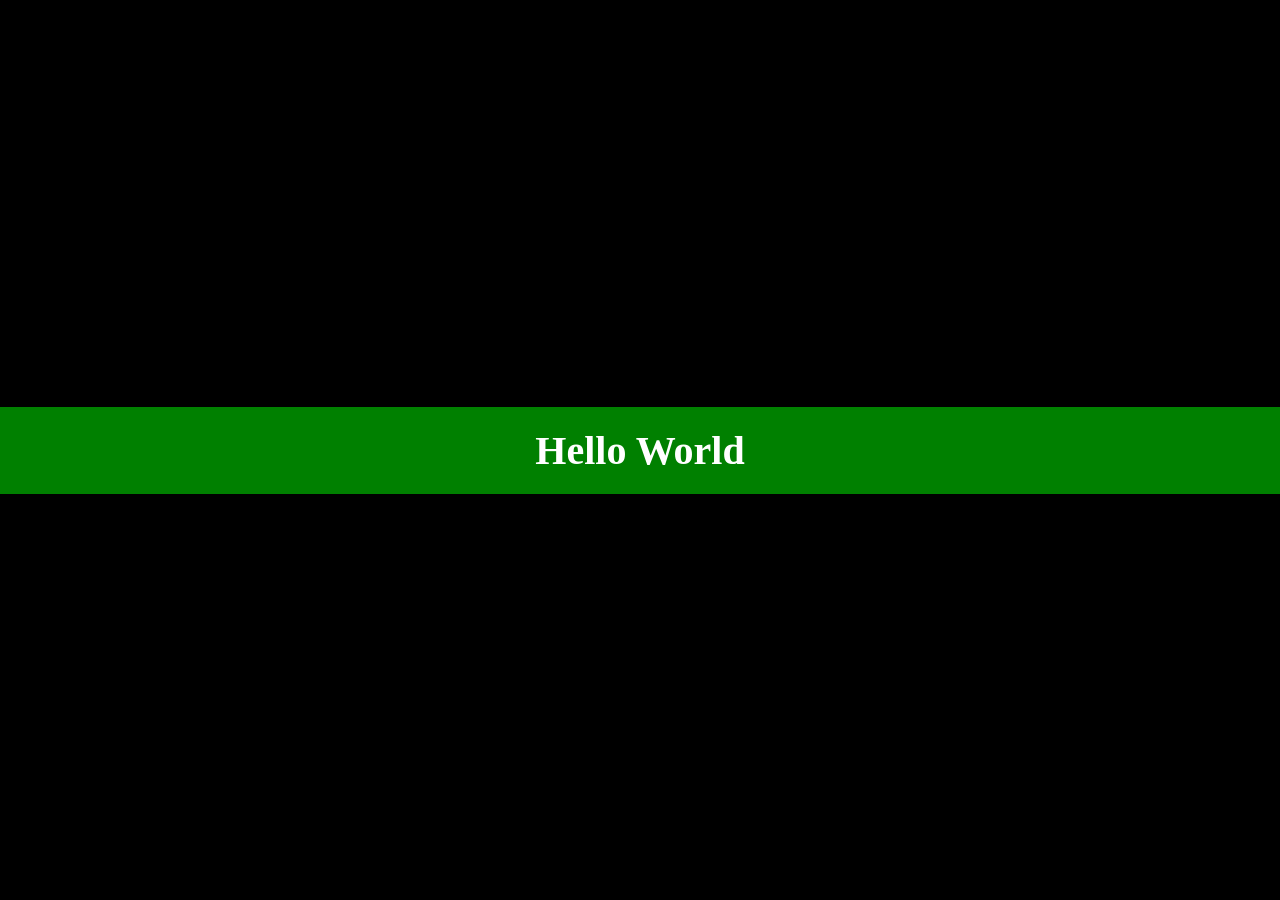
==== index.html @ 70e5a2e4 "add html and css filr" ====
<!DOCTYPE html>
<html lang="en">

<head>
    <meta charset="UTF-8">
    <meta name="viewport" content="width=device-width, initial-scale=1.0">
    <title>Document</title>
    <link rel="stylesheet" href="./style.css">
</head>

<body>
    
    <h1> Hello World </h1>

</body>

</html>
---- style.css ----
* {
    margin: 0;
}

body {
    background-color: black;
    height: 100vh;
    display: flex;
    align-items: center;
}

h1 {
    background-color: green;
    color: white;
    width: 100%;
    text-align: center;
    font-size: 40px;
    padding: 20px 0px;
}
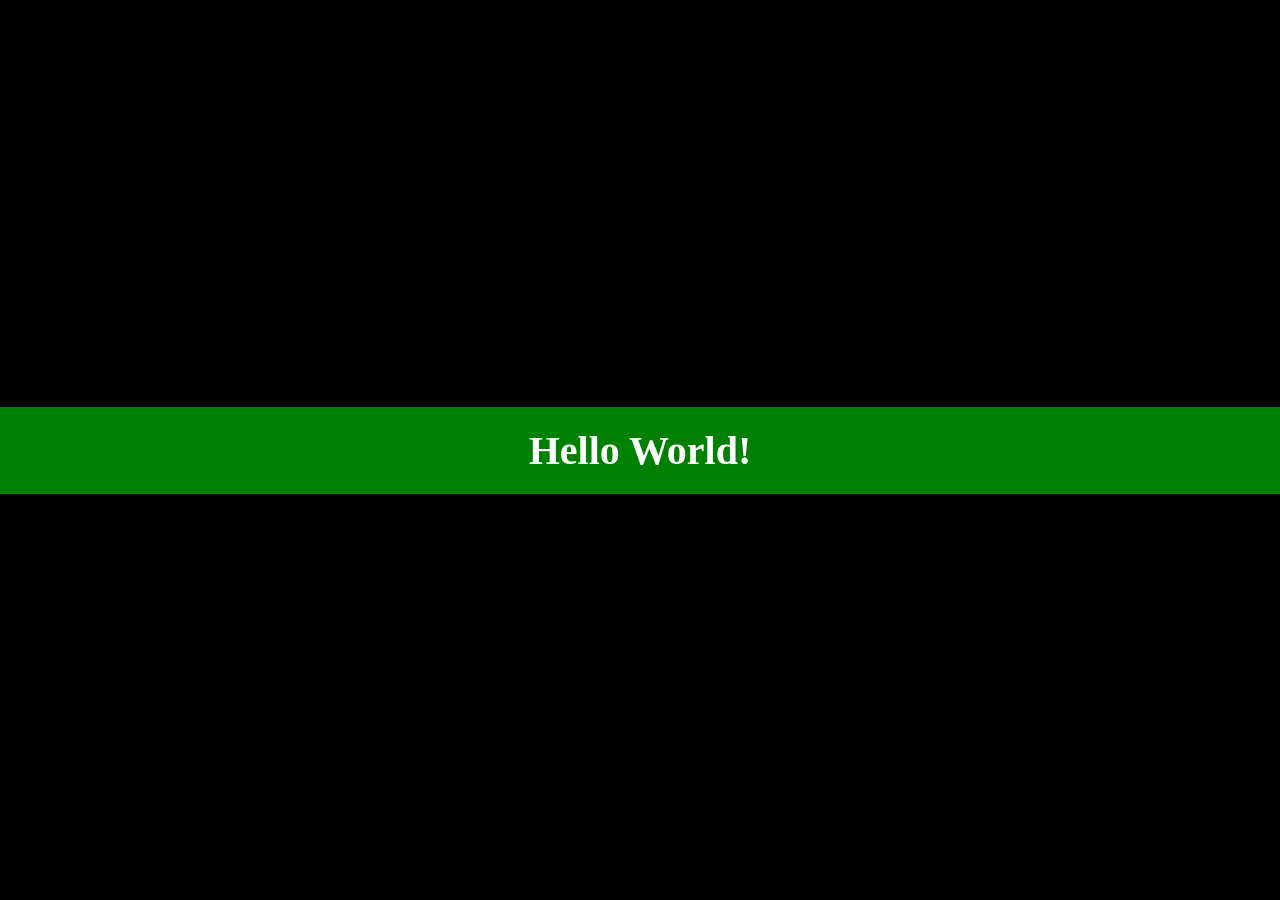
==== commit 0cf496e3: "main" ====
--- a/index.html
+++ b/index.html
@@ -10,7 +10,7 @@
 
 <body>
     
-    <h1> Hello World </h1>
+    <h1> Hello World! </h1>
 
 </body>
 
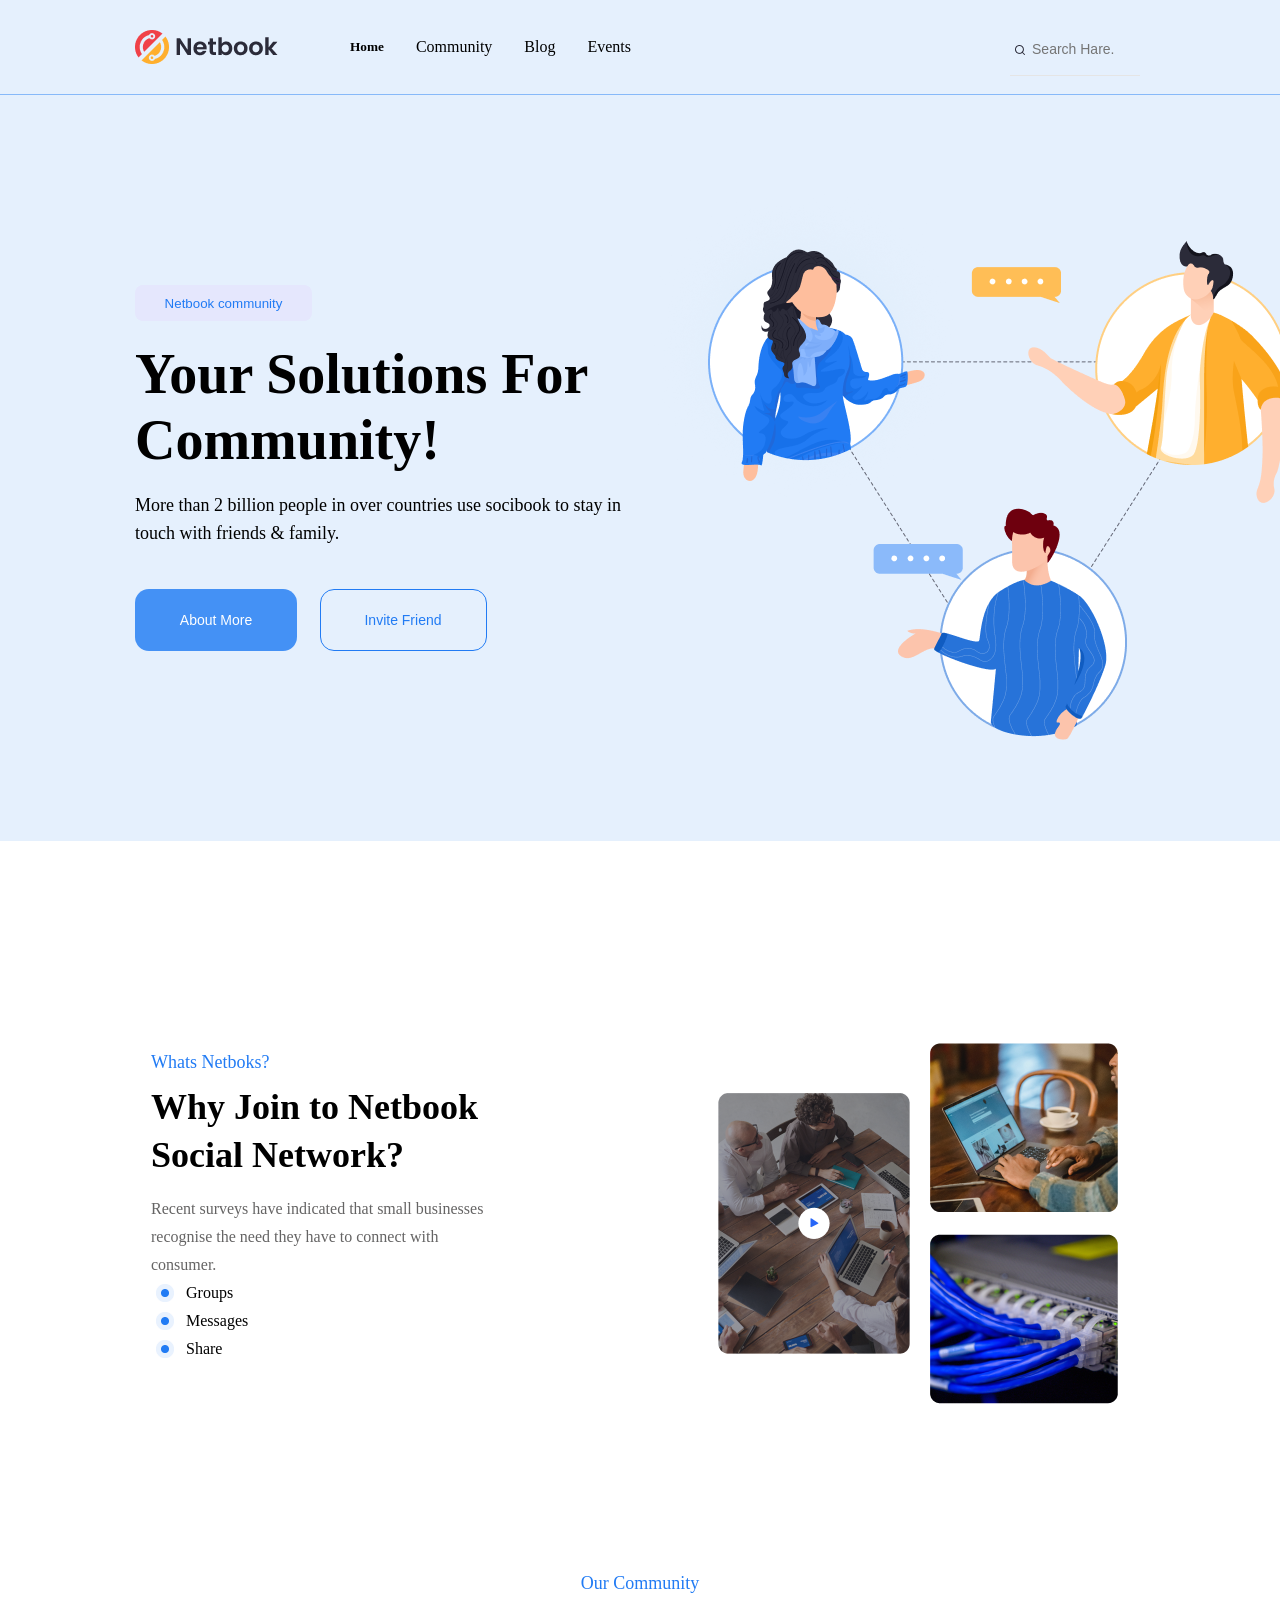
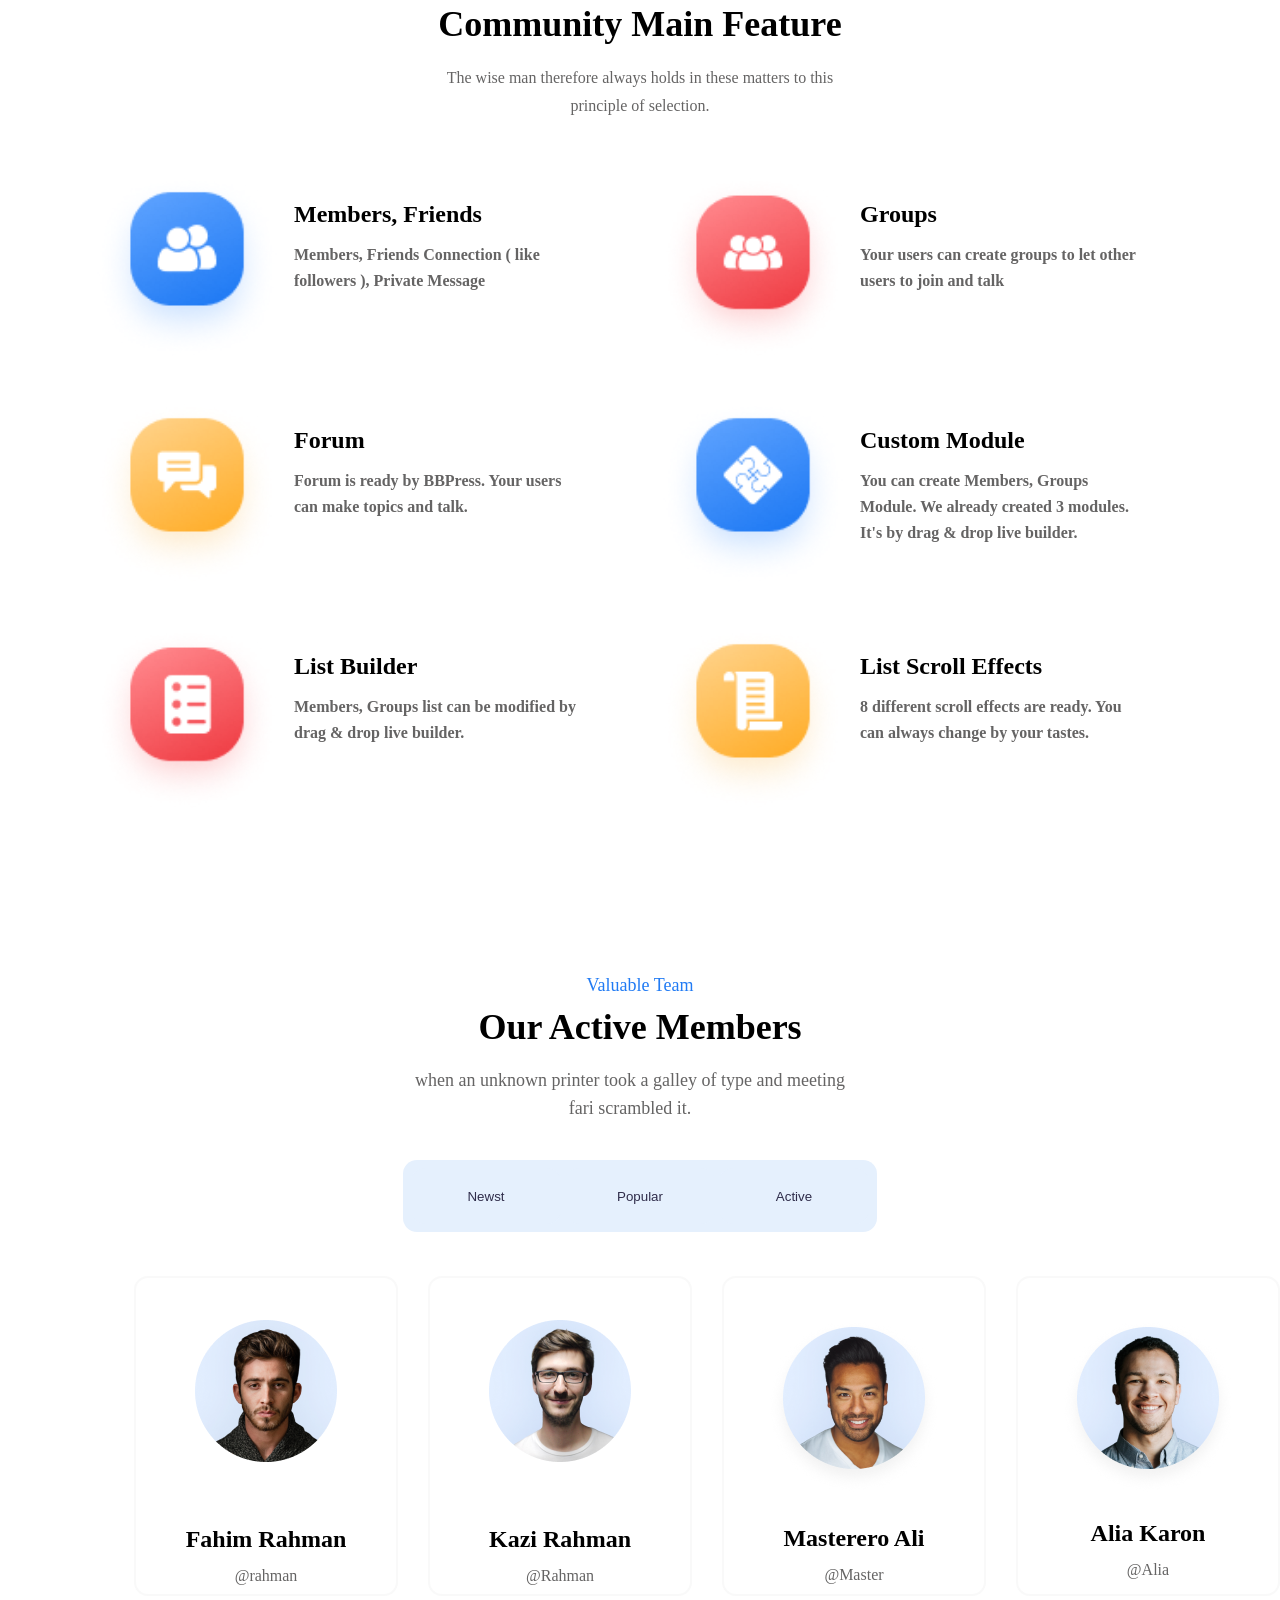
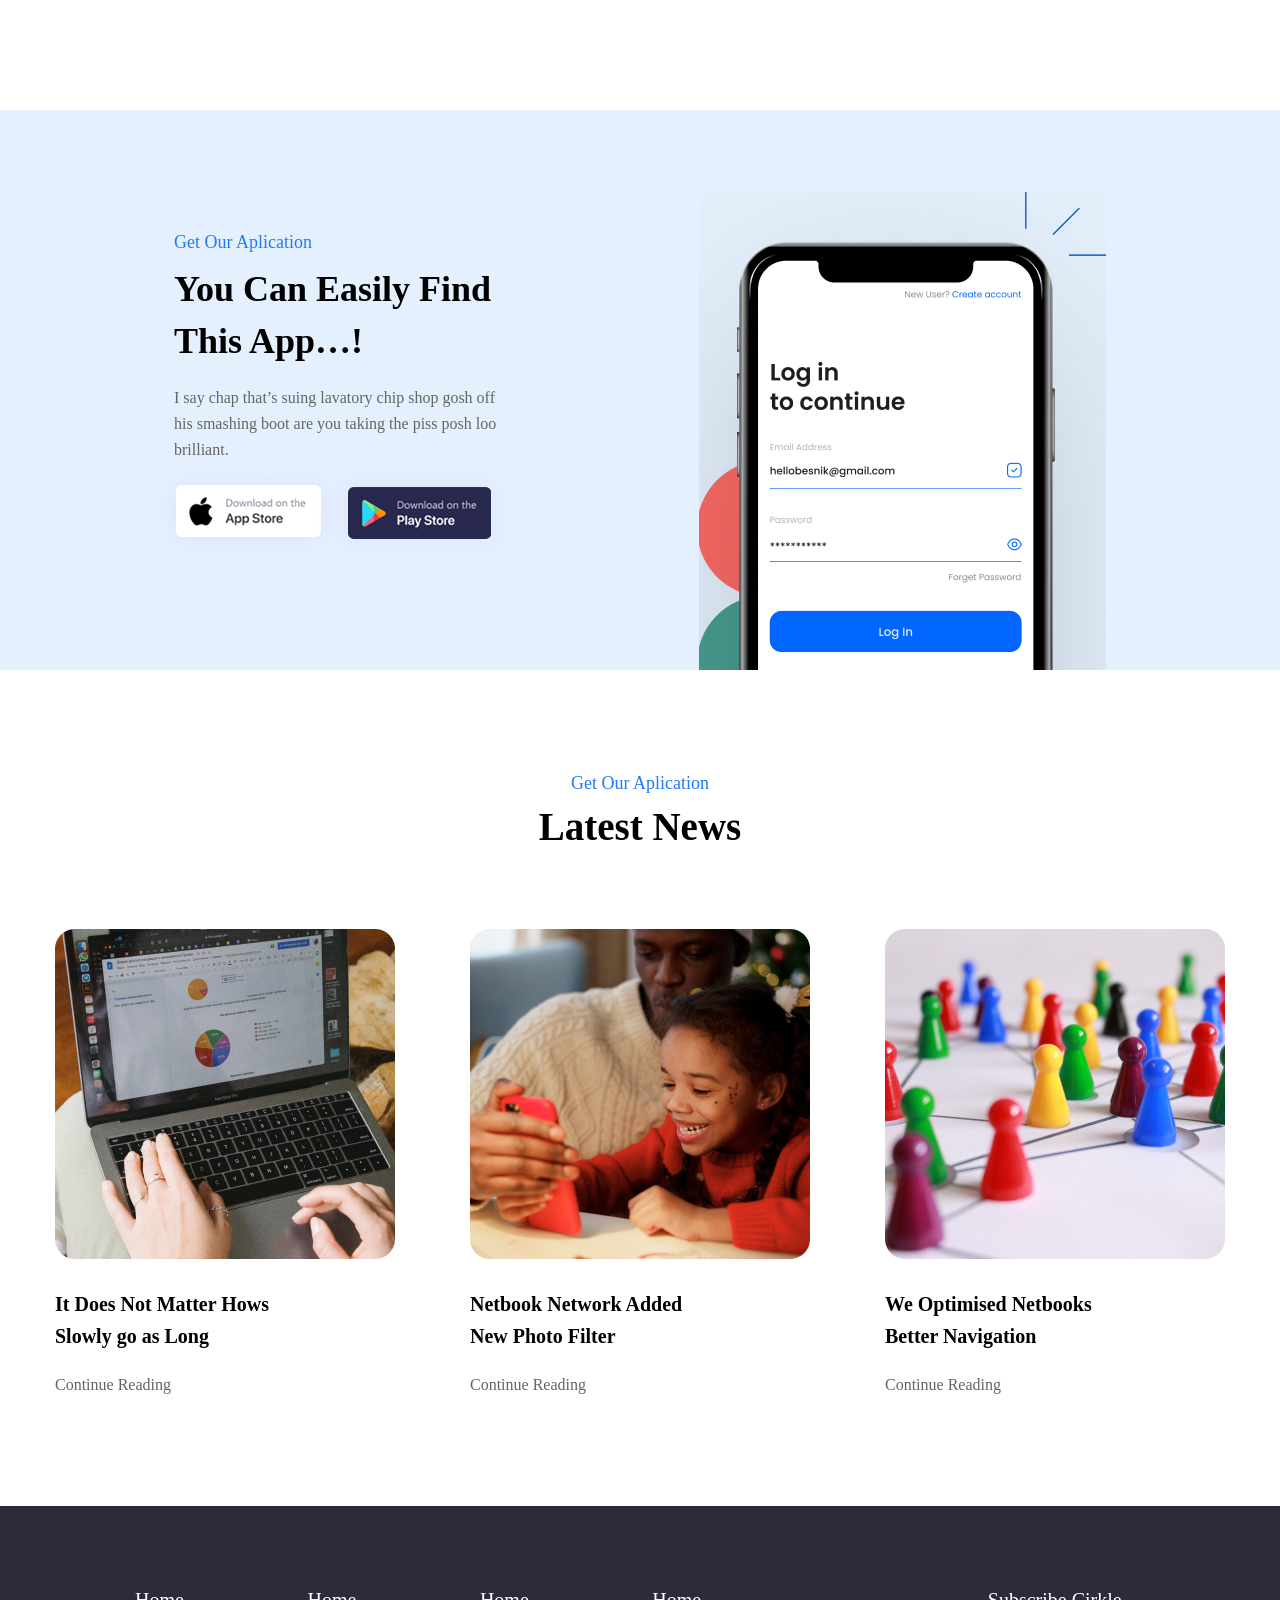
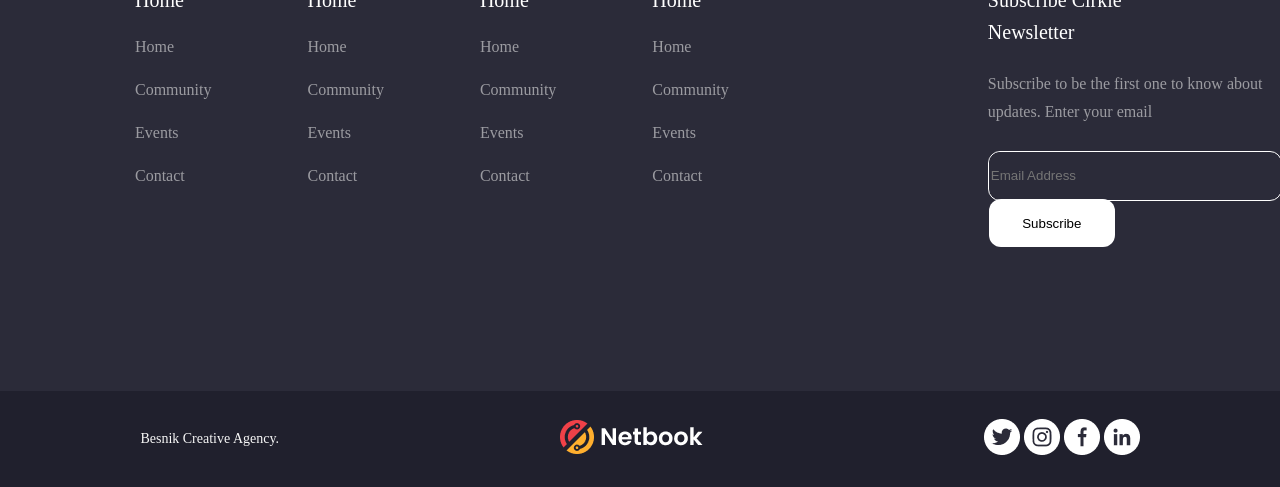
==== commit e9c6f828: "v2" ====
--- a/index.html
+++ b/index.html
@@ -1,17 +1,312 @@
-<!DOCTYPE html>
-<html lang="en">
-
-<head>
-    <meta charset="UTF-8">
-    <meta name="viewport" content="width=device-width, initial-scale=1.0">
-    <title>Document</title>
-    <link rel="stylesheet" href="./style.css">
-</head>
-
-<body>
-    
-    <h1> Hello World! </h1>
-
-</body>
-
+<!DOCTYPE html>
+<html lang="en">
+
+<head>
+    <meta charset="UTF-8">
+    <meta name="viewport" content="width=device-width, initial-scale=1.0">
+    <title>Document</title>
+    <link rel="stylesheet" href="./CSS.css">
+</head>
+
+<body>
+    <div class="diviglavni">
+        <div>
+            <img src="./logo.png" alt="">
+        </div>
+
+        <div class="body1">
+            <h5>Home</h5>
+            <p>Community</p>
+            <p>Blog</p>
+            <p>Events</p>
+        </div>
+        <div class="divimg">
+
+            <img src="./MagnifyingGlass.png" style="margin: 0px; padding: 4px;">
+            <input type="search" placeholder="Search Hare...">
+
+        </div>
+    </div>
+
+    <div class="diviglavni1">
+        <div class="button">
+            <button class="button1">Netbook community</button>
+            <h1>Your Solutions For Community!</h1>
+            <p>More than 2 billion people in over countries use socibook to stay in touch with friends & family.</p>
+
+            <div class="but">
+                <button class="button2">About More</button>
+                <button class="button3">Invite Friend</button>
+            </div>
+
+        </div>
+        <div>
+            <img src=".//Iamge.png" alt="">
+        </div>
+
+    </div>
+
+    <div class="foto3">
+        <div class="p1img">
+            <p class="p1">Whats Netboks?</p>
+            <h3>Why Join to Netbook Social Network?</h3>
+            <p class="p2">Recent surveys have indicated that small businesses recognise the need they have to connect
+                with
+                consumer.</p>
+
+            <div class="imgp1">
+                <img src="./tochka.png" width="18px" height="18px">
+                <p>Groups</p>
+            </div>
+
+            <div class="imgp1">
+                <img src="./tochka.png" width="18px" height="18px">
+                <p>Messages</p>
+            </div>
+
+            <div class="imgp1">
+                <img src="./tochka.png" width="18px" height="18px">
+                <p>Share</p>
+            </div>
+        </div>
+
+        <div>
+            <img src="./foto3.png" alt="">
+        </div>
+    </div>
+
+    <div class="diviglavni2">
+
+        <div class="opshi01">
+            <div class="opshi0">
+                <p class="opshi0p1">Our Community</p>
+                <h2>Community Main Feature</h2>
+                <p class="opshi0p2">The wise man therefore always holds in these matters to this principle of selection.
+                </p>
+            </div>
+        </div>
+
+        <div class="opshi">
+
+            <div class="opshi2">
+
+
+                <div class="name1">
+                    <img src="./logo1.png" alt="">
+                    <div class="b1">
+                        <h4>Members, Friends</h4>
+                        <p>Members, Friends Connection ( like followers ), Private Message</p>
+                    </div>
+                </div>
+
+                <div class="name2">
+                    <img src="./logo2.png" alt="">
+                    <div class="b1">
+                        <h4>Forum</h4>
+                        <p>Forum is ready by BBPress. Your users can make topics and talk.</p>
+                    </div>
+                </div>
+
+
+                <div class="name3">
+                    <img src="./logo3.png" alt="">
+                    <div class="b1">
+                        <h4>List Builder</h4>
+                        <p>Members, Groups list can be modified by drag & drop live builder.</p>
+                    </div>
+                </div>
+
+            </div>
+
+            <div class="opshi3">
+                <div class="name1 name11">
+                    <img src="./logo4.png" alt="">
+                    <div class="b1">
+                        <h4>Groups</h4>
+                        <p>Your users can create groups to let other users to join and talk</p>
+                    </div>
+                </div>
+
+                <div class="name2 name22">
+                    <img src="./logo5.png" alt="">
+                    <div class="b1">
+                        <h4>Custom Module</h4>
+                        <p>You can create Members, Groups Module. We already created 3 modules. It's by drag & drop
+                            live
+                            builder.</p>
+                    </div>
+                </div>
+
+                <div class="name3 name33">
+                    <img src="./logo6.png" alt="">
+                    <div class="b1">
+                        <h4>List Scroll Effects</h4>
+                        <p>8 different scroll effects are ready.
+                            You can always change by your tastes.</p>
+                    </div>
+                </div>
+
+            </div>
+
+        </div>
+
+    </div>
+
+
+    <div class="div4">
+        <div class="">
+            <p class="divp">Valuable Team</p>
+            <h2>Our Active Members</h2>
+            <p class="divp1">when an unknown printer took a galley of type and meeting fari scrambled it.</p>
+            <div class="button4">
+                <button class="but1">Newst</button>
+                <button class="but2">Popular</button>
+                <button class="but3">Active</button>
+            </div>
+        </div>
+    </div>
+
+    <div class="panjtoimg0">
+        <div class="panjtoimg">
+            <img src="./Image1.png">
+            <h5>Fahim Rahman</h5>
+            <p>@rahman</p>
+        </div>
+
+
+        <div class="panjtoimg1 mobain">
+            <img src="./Image2.png">
+            <h5>Kazi Rahman</h5>
+            <p>@Rahman</p>
+        </div>
+
+
+        <div class="panjtoimg2 mobain">
+            <img src="./Image3.png">
+            <h5>Masterero Ali</h5>
+            <p>@Master</p>
+        </div>
+
+
+        <div class="panjtoimg3">
+            <img src="./Image4.png">
+            <h5>Alia Karon</h5>
+            <p>@Alia</p>
+        </div>
+
+    </div>
+
+    <div class="diviglavni3">
+        <div class="h3pp">
+            <p class="h3pp1">Get Our Aplication</p>
+            <h3>You Can Easily Find This App…!</h3>
+            <p class="h3pp2">I say chap that’s suing lavatory chip shop gosh off his smashing boot are you taking the
+                piss posh loo
+                brilliant.</p>
+
+            <img src="./App.png" style="margin-left: -20px; ;
+">
+            <img src="./Play markat.png" style="margin-bottom: 20px; box-shadow: 0px 0px 22px 0px rgba(178, 188, 208, 0.21);
+">
+
+        </div>
+        <div>
+            <img src="./mobile muckup.png" style="margin-top: 85px;">
+        </div>
+
+    </div>
+
+    <div class="diviglavni4">
+        <p class="class1">Get Our Aplication</p>
+        <h3 class="class2">Latest News</h3>
+
+        <div class="glavni4">
+
+            <div class="">
+                <img src="./laptob.png" alt="">
+                <h4>It Does Not Matter Hows Slowly go as Long</h4>
+                <p>Continue Reading</p>
+            </div>
+
+            <div class="">
+                <img src="./laptob1.png" alt="">
+                <h4>Netbook Network Added New Photo Filter</h4>
+                <p>Continue Reading</p>
+            </div>
+
+            <div class="">
+                <img src="./laptob2.png" alt="">
+                <h4>We Optimised Netbooks Better Navigation</h4>
+                <p>Continue Reading</p>
+            </div>
+
+        </div>
+
+
+    </div>
+
+    <div class="diviglavni5">
+
+        <div class="divioxiron">
+            <div class="a1">
+                <h4>Home</h4>
+                <p>Home</p>
+                <p>Community</p>
+                <p>Events</p>
+                <p>Contact</p>
+            </div>
+
+            <div class="a1">
+                <h4>Home</h4>
+                <p>Home</p>
+                <p>Community</p>
+                <p>Events</p>
+                <p>Contact</p>
+            </div>
+
+            <div class="a1">
+                <h4>Home</h4>
+                <p>Home</p>
+                <p>Community</p>
+                <p>Events</p>
+                <p>Contact</p>
+            </div>
+
+            <div class="a1">
+                <h4>Home</h4>
+                <p>Home</p>
+                <p>Community</p>
+                <p>Events</p>
+                <p>Contact</p>
+            </div>
+            <div class="divioxiron1">
+                <h4 class="hhhh">Subscribe Cirkle Newsletter</h4>
+                <p class="pppppp">Subscribe to be the first one to know about updates. Enter your email</p>
+                <div class="divioxiron2">
+                    <input type="email" placeholder="Email Address">
+                    <button>Subscribe</button>
+                </div>
+            </div>
+        </div>
+
+
+
+    </div>
+    <div class="divdiv">
+        <p>Besnik Creative Agency.</p>
+        <div>
+            <img src="./oxiron.png" alt="">
+        </div>
+        <div>
+            <img src="./Twitter.png" alt="">
+            <img src="./instagram.png" alt="">
+            <img src="./facebook.png" alt="">
+            <img src="./Linkedin.png" alt="">
+        </div>
+
+    </div>
+
+
+</body>
+
 </html>
--- a/CSS.css
+++ b/CSS.css
@@ -0,0 +1,705 @@
+* {
+    margin: 0;
+}
+
+.diviglavni {
+    display: flex;
+    background-color: #E5F0FD
+}
+
+.diviglavni img {
+    margin-left: 135px;
+    margin-top: 30px;
+    margin-bottom: 26px;
+}
+
+.diviglavni .body1 {
+    display: flex;
+    align-items: center;
+    gap: 32px;
+    margin-left: 72px;
+    font-size: 16px;
+}
+
+.divimg {
+    display: flex;
+    align-items: flex-start;
+    margin-left: 379px;
+    margin-top: 40px;
+    margin-bottom: 18px;
+    border-bottom: 1px solid #E5E5E5;
+}
+
+.diviglavni input {
+    width: 100px;
+    border: none;
+    margin-right: 10px;
+    background-color: #E5F0FD;
+    font-size: 14px;
+}
+
+.diviglavni {
+    border-bottom: 1px solid #217cf47a;
+}
+
+.diviglavni1 {
+    background-color: #E5F0FD;
+    width: 1, 440px;
+    height: 746px;
+    display: flex;
+    align-items: center;
+
+
+}
+
+.button1 {
+
+    width: 177px;
+    height: 36px;
+    color: #217BF4;
+    border-radius: 8px;
+    border: none;
+    background-color: rgb(229, 231, 253);
+}
+
+.button1:hover {
+
+    width: 177px;
+    height: 36px;
+    background-color: #217BF4;
+    border-radius: 8px;
+    border: none;
+    color: rgb(229, 231, 253);
+}
+
+.button {
+    margin-left: 135px;
+    width: 515px;
+    height: 366px;
+    gap: 69px;
+
+}
+
+.diviglavni1 h1 {
+    width: 515px;
+    height: 132px;
+    font-size: 56px;
+    font-weight: 700;
+    line-height: 66px;
+    margin-bottom: 18px;
+
+    margin-top: 20px;
+}
+
+.diviglavni1 {
+    font-size: 18px;
+    font-weight: 400;
+    line-height: 28px;
+}
+
+.button2 {
+    width: 162px;
+    height: 62px;
+    border-radius: 14px;
+    background-color: #217cf4d0;
+    color: #FFFFFF;
+    border: none;
+    margin-right: 18px;
+    font-size: 14px;
+}
+
+.button2:hover {
+    width: 162px;
+    height: 62px;
+    border-radius: 14px;
+    background-color: #0f4182;
+    color: #FFFFFF;
+    border: none;
+    margin-right: 18px;
+    font-size: 14px;
+    font-weight: 500;
+}
+
+.button3 {
+    font-weight: 500;
+    width: 167px;
+    height: 62px;
+    border-radius: 14px;
+    background-color: #E5F0FD;
+    color: #217BF4;
+    font-size: 14px;
+    border: 1px solid #217BF4;
+    margin-right: 18px;
+}
+
+.button3:hover {
+    font-weight: 500;
+    width: 167px;
+    height: 62px;
+    border-radius: 14px;
+    background-color: #0f4182;
+    color: #E5F0FD;
+    font-size: 14px;
+    margin-right: 18px;
+}
+
+
+.but {
+    margin-top: 42px;
+}
+
+.foto3 {
+    width: 1, 440px;
+    height: 576px;
+    margin-top: 96px;
+    display: flex;
+    justify-content: space-evenly;
+    align-items: center;
+}
+
+.imgp1 {
+    gap: 12px;
+    width: 118px;
+    height: 18px;
+    display: flex;
+    padding: 5px;
+}
+
+.p1 {
+    color: #217BF4;
+    font-size: 18px;
+    margin-bottom: 10px;
+}
+
+.p1img {
+    width: 406px;
+    height: 346px;
+}
+
+.p1img h3 {
+    width: 406px;
+    height: 96px;
+    font-size: 36px;
+    font-weight: 700;
+    line-height: 48px;
+    margin-bottom: 16px;
+}
+
+.p1img .p2 {
+    width: 350px;
+    height: 84px;
+    line-height: 28px;
+    font-weight: 400;
+    font-size: 16px;
+    color: #656464;
+}
+
+.diviglavni2 {
+    width: 1, 440px;
+    height: 978px;
+}
+
+.opshi0 {
+    width: 441px;
+    height: 138px;
+    padding-top: 60px;
+    margin-bottom: 64px;
+    text-align: center;
+}
+
+.opshi0p1 {
+    color: #217BF4;
+    font-size: 18px;
+    font-weight: 500;
+    margin-bottom: 9px;
+}
+
+.opshi0 h2 {
+    font-size: 36px;
+    font-weight: 700;
+    text-align: center;
+    margin-bottom: 19px;
+}
+
+.opshi0p2 {
+    line-height: 28px;
+    font-weight: 500;
+    font-size: 16px;
+    color: #656464;
+}
+
+
+
+.opshi01 {
+    display: flex;
+    justify-content: center;
+}
+
+.opshi {
+    gap: 44px;
+    display: flex;
+    justify-content: center;
+}
+
+.opshi .name1,
+.name2,
+.name3 {
+    width: 522px;
+    height: 182px;
+    margin-bottom: 44px;
+    display: flex;
+}
+
+.name1:hover {
+    box-shadow: 14px 22px 52px -12px rgba(127, 127, 127, 0.13);
+    border-radius: 14px;
+
+}
+
+.name2:hover {
+    box-shadow: 14px 22px 52px -12px rgba(127, 127, 127, 0.13);
+    border-radius: 14px;
+
+}
+
+.name3:hover {
+    box-shadow: 14px 22px 52px -12px rgba(127, 127, 127, 0.13);
+    border-radius: 14px;
+
+}
+
+.opshi h4 {
+    font-size: 24px;
+    margin-bottom: 14px;
+    font-weight: 600;
+}
+
+.opshi p {
+    width: 285px;
+    font-size: 16px;
+    line-height: 26px;
+    color: #656464;
+    margin-bottom: 14px;
+    font-weight: 600;
+
+
+}
+
+.b1 {
+    margin-top: 26px;
+    margin-left: 16px;
+}
+
+.diviglavni3 {
+    width: 1, 439px;
+    height: 776px;
+}
+
+.div4 {
+    display: flex;
+    justify-content: center;
+    text-align: center;
+}
+
+.divp {
+    margin-bottom: 10px;
+    margin-top: 84px;
+    color: #217BF4;
+    font-size: 18px;
+    font-weight: 500;
+}
+
+.div4 h2 {
+    font-size: 36px;
+    font-weight: 700;
+    margin-bottom: 18px;
+}
+
+.divp1 {
+    width: 454px;
+    margin-bottom: 38px;
+    margin-top: 18px;
+    font-size: 18px;
+    font-weight: 500;
+    color: #656464;
+    line-height: 28px;
+}
+
+.button4 {
+    width: 474px;
+    height: 72px;
+    background-color: #E5F0FD;
+    border-radius: 14px;
+    margin-top: 38px;
+    margin-bottom: 44px;
+}
+
+.button4 button {
+    width: 150px;
+    height: 56px;
+    border-radius: 14px;
+    margin-top: 8px;
+    color: #2F2C4A;
+    border: none;
+    background-color: #E5F0FD;
+}
+
+.but1:hover {
+    box-shadow: 0px 7px 22px -6px rgba(0, 72, 168, 0.34);
+    background-color: rgba(33, 123, 244, 1);
+    color: #FFFFFF;
+}
+
+.but2:hover {
+    box-shadow: 0px 7px 22px -6px rgba(0, 72, 168, 0.34);
+    background-color: rgba(33, 123, 244, 1);
+    color: #FFFFFF;
+}
+
+.but3:hover {
+    box-shadow: 0px 7px 22px -6px rgba(0, 72, 168, 0.34);
+    background-color: rgba(33, 123, 244, 1);
+    color: #FFFFFF;
+}
+
+/* qlefmwaeklgnrkonrkjbnershbsfnbehjmjmt */
+.panjtoimg {
+    width: 270px;
+    height: 316px;
+    margin-left: 134px;
+    text-align: center;
+    border-radius: 14px;
+    border: 2px solid rgba(243, 243, 243, 0.5);
+}
+
+.panjtoimg img {
+    margin-top: 42px;
+    margin-bottom: 46px;
+}
+
+.panjtoimg h5 {
+    margin-top: 14px;
+    font-size: 24px;
+    font-weight: 600;
+}
+
+.panjtoimg:hover {
+    width: 270px;
+    height: 316px;
+    margin-left: 134px;
+    text-align: center;
+    background-color: rgba(255, 255, 255, 1);
+    border-radius: 14px;
+    border: none;
+    box-shadow: 0px 34px 68px 0px rgba(116, 115, 128, 0.1);
+}
+
+.panjtoimg p {
+    margin-top: 14px;
+    color: rgba(101, 100, 100, 1);
+}
+
+/* qlefmwaeklgnrkonrkjbnershbsfnbehjmjmt */
+.panjtoimg1 {
+    width: 270px;
+    height: 316px;
+    margin-left: 30px;
+    text-align: center;
+    border-radius: 14px;
+    border: 2px solid rgba(243, 243, 243, 0.5);
+}
+
+.panjtoimg1 p {
+    margin-top: 14px;
+    color: rgba(101, 100, 100, 1);
+}
+
+.panjtoimg1 img {
+    margin-top: 42px;
+    margin-bottom: 46px;
+}
+
+.panjtoimg1 h5 {
+    margin-top: 14px;
+    font-size: 24px;
+    font-weight: 600;
+}
+
+.panjtoimg1:hover {
+    width: 270px;
+    height: 316px;
+    margin-left: 30px;
+    text-align: center;
+    background-color: rgba(255, 255, 255, 1);
+    border-radius: 14px;
+    border: none;
+    box-shadow: 0px 34px 68px 0px rgba(116, 115, 128, 0.1);
+}
+
+/* qlefmwaeklgnrkonrkjbnershbsfnbehjmjmt */
+.panjtoimg2 {
+    width: 270px;
+    height: 316px;
+    margin-left: 30px;
+    text-align: center;
+    border-radius: 14px;
+    border: 2px solid rgba(243, 243, 243, 0.5);
+}
+
+.panjtoimg2 p {
+    margin-top: 14px;
+    color: rgba(101, 100, 100, 1);
+}
+
+.panjtoimg2 img {
+    margin-top: 42px;
+    margin-bottom: 15px;
+}
+
+.panjtoimg2 h5 {
+    margin-top: 14px;
+    font-size: 24px;
+    font-weight: 600;
+}
+
+.panjtoimg2:hover {
+    width: 270px;
+    height: 316px;
+    margin-left: 30px;
+    text-align: center;
+    background-color: rgba(255, 255, 255, 1);
+    border-radius: 14px;
+    border: none;
+    box-shadow: 0px 34px 68px 0px rgba(116, 115, 128, 0.1);
+}
+
+
+/* qlefmwaeklgnrkonrkjbnershbsfnbehjmjmt */
+.panjtoimg3 {
+    width: 270px;
+    height: 316px;
+    margin-left: 30px;
+    text-align: center;
+    border-radius: 14px;
+    border: 2px solid rgba(243, 243, 243, 0.5);
+}
+
+.panjtoimg3 img {
+    margin-top: 42px;
+    margin-bottom: 10px;
+}
+
+.panjtoimg3 h5 {
+    margin-top: 14px;
+    font-size: 24px;
+    font-weight: 600;
+}
+
+.panjtoimg3:hover {
+    width: 270px;
+    height: 316px;
+    margin-left: 30px;
+    text-align: center;
+    background-color: rgba(255, 255, 255, 1);
+    border-radius: 14px;
+    border: none;
+    box-shadow: 0px 34px 68px 0px rgba(116, 115, 128, 0.1);
+}
+
+.panjtoimg3 p {
+    margin-top: 14px;
+    color: rgba(101, 100, 100, 1);
+}
+
+.panjtoimg0 {
+    height: 434px;
+    display: flex;
+}
+
+.diviglavni3 {
+    justify-content: space-evenly;
+    align-items: center;
+    display: flex;
+    width: 1, 4400px;
+    height: 560px;
+    background-color: rgba(229, 240, 255, 255);
+    margin-bottom: 69px;
+}
+
+.h3pp {
+    width: 351px;
+    height: 316px;
+}
+
+.h3pp h3 {
+    font-size: 36px;
+    font-weight: 700;
+    width: 330px;
+    height: 104px;
+    line-height: 52px;
+    margin-bottom: 18px;
+
+}
+
+.h3pp1 {
+    color: rgba(33, 123, 244, 1);
+    font-size: 18px;
+    font-weight: 500;
+    margin-bottom: 10px;
+}
+
+.h3pp2 {
+    width: 341px;
+    height: 78px;
+    font-size: 16px;
+    line-height: 26px;
+    color: rgba(101, 100, 100, 1);
+}
+
+.diviglavni4 {
+    width: 1, 440px;
+    height: 671px;
+    margin-bottom: 96px;
+}
+
+.glavni4 {
+    display: flex;
+    justify-content: center;
+    gap: 75px;
+    margin-top: 80px;
+}
+
+.glavni4 p {
+    font-size: 16px;
+    color: rgba(101, 100, 100, 1);
+    margin-top: 24px;
+}
+
+.glavni4 h4 {
+    margin-top: 25px;
+    width: 252px;
+    font-size: 20px;
+    font-weight: 600;
+    line-height: 32px;
+}
+
+.glavni4 p:hover {
+    font-size: 16px;
+    color: rgba(33, 123, 244, 1);
+    margin-top: 24px;
+}
+
+.class1 {
+    text-align: center;
+    font-size: 18px;
+    color: rgba(33, 123, 244, 1);
+    padding-top: 34px;
+    margin-bottom: 10px;
+}
+
+.class2 {
+    text-align: center;
+    font-size: 39px;
+    font-weight: 700;
+}
+
+.a1 {
+    width: 110px;
+    height: 226px;
+    margin-right: 96px;
+
+}
+
+.diviglavni5 {
+    background-color: rgba(43, 43, 57, 1);
+    width: 1, 440px;
+    height: 485px;
+    display: flex;
+}
+
+.divioxiron {
+    width: 668px;
+    height: 130px;
+    display: flex;
+    margin-top: 78px;
+    margin-left: 135px;
+}
+
+.divioxiron h4 {
+    font-weight: 500;
+    font-size: 20px;
+    line-height: 32px;
+    color: rgba(255, 255, 255, 1);
+    margin-bottom: 22px;
+}
+
+.divioxiron p {
+    font-weight: 400px;
+    font-size: 16px;
+    color: rgba(231, 231, 231, 0.597);
+    margin-bottom: 25px;
+}
+
+.divioxiron1 {
+    width: 339px;
+    height: 218px;
+    background-color: rgba(43, 43, 57, 1);
+    margin-left: 163px;
+}
+
+.divioxiron2 {
+    width: 292px;
+    height: 48px;
+    border: 1px solid white;
+    border-radius: 12px;
+
+}
+
+.divioxiron2 button {
+    width: 126px;
+    height: 48px;
+    border-radius: 12px;
+    background-color: rgba(255, 255, 255, 1);
+    color: black;
+    border: none;
+
+}
+
+.divioxiron2 input {
+    width: auto;
+    border: none;
+    outline: none;
+    height: 45px;
+    border-top-left-radius: 12px;
+    border-bottom-left-radius: 13px;
+    background-color: rgba(43, 43, 57, 1);
+    margin-right: -5px;
+    color: white;
+}
+
+.hhhh {
+    width: 179px;
+    height: 64px;
+}
+
+.pppppp {
+    width: 299px;
+    height: 56px;
+    line-height: 28px;
+    margin-bottom: 32px;
+}
+
+.divdiv {
+    width: 1, 440px;
+    height: 96px;
+    display: flex;
+    align-items: center;
+    justify-content: space-around;
+    background-color:#20202D;
+
+}
+.divdiv p {
+    font-size: 14px;
+    font-weight: 400;
+    color: rgba(246, 246, 246, 1);
+}
